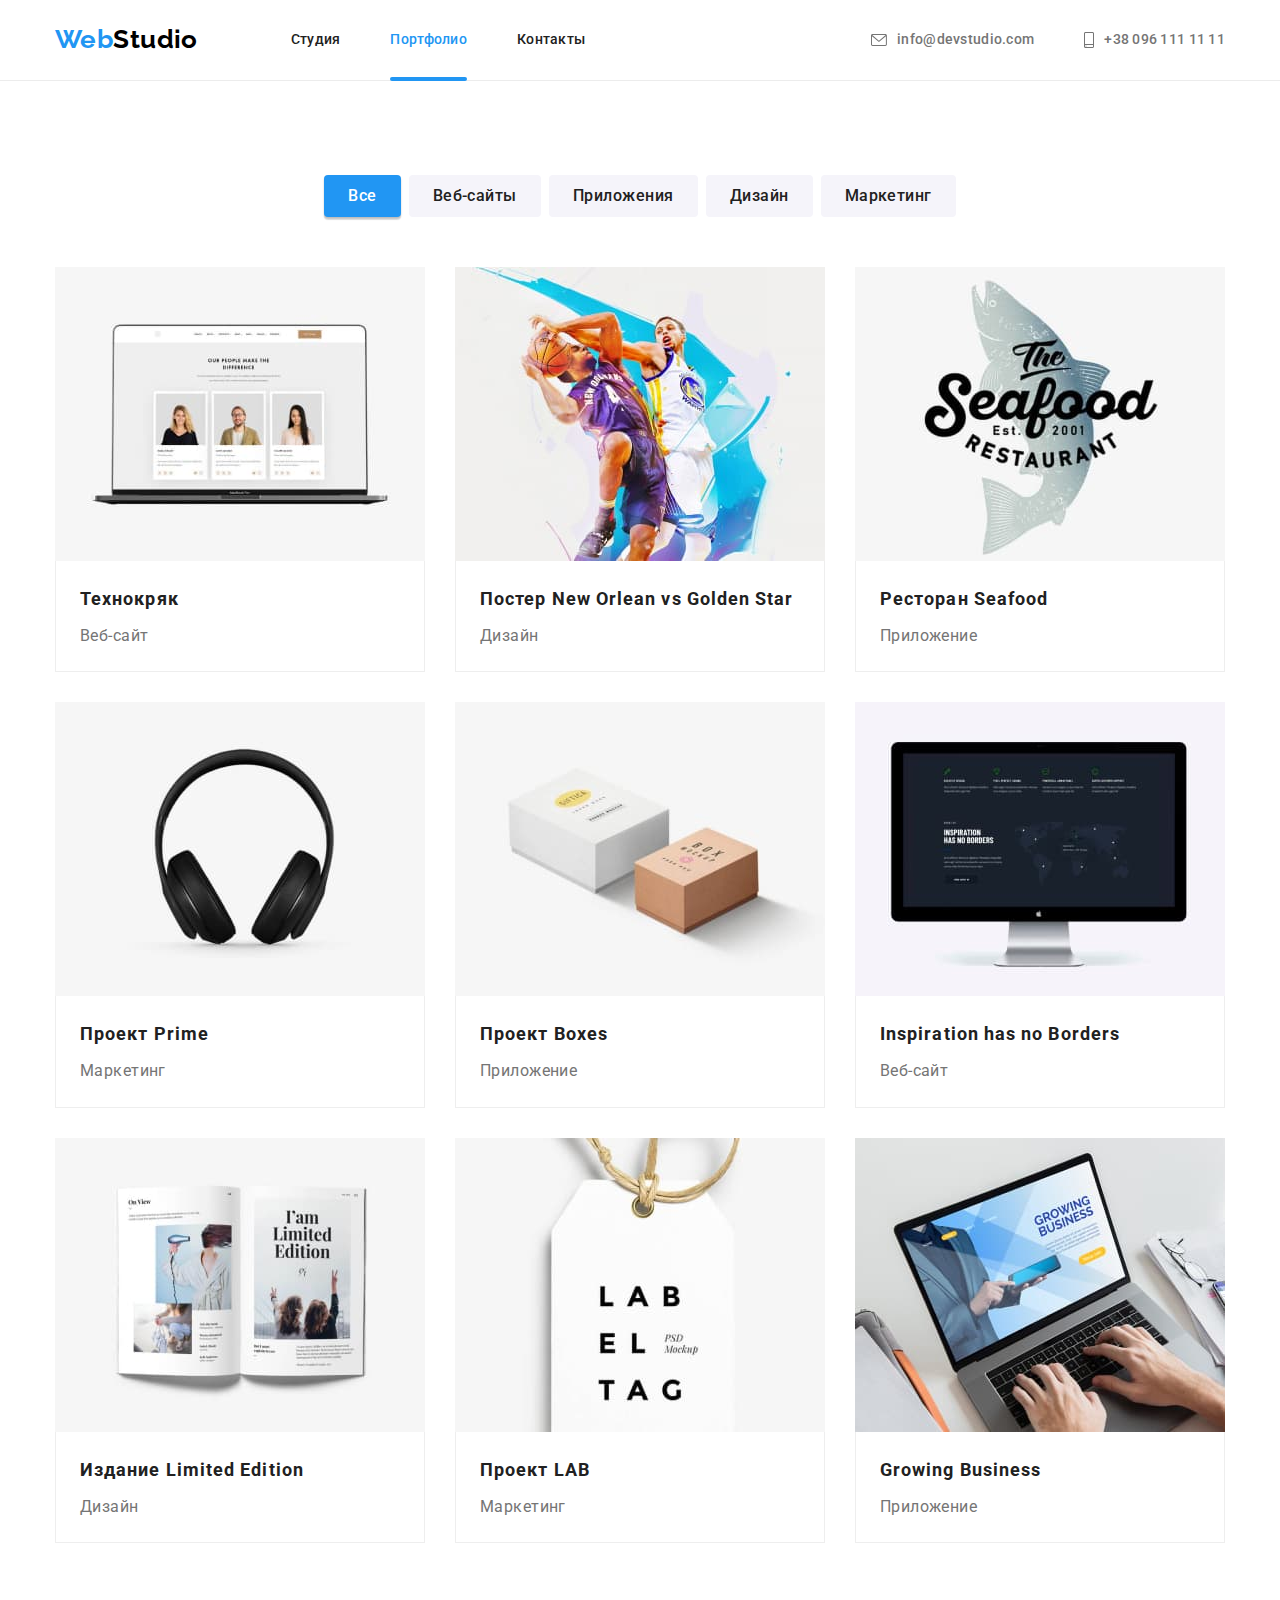
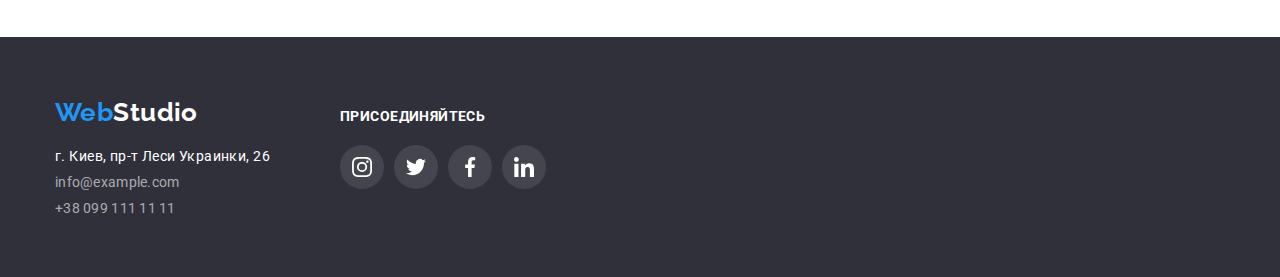
==== portfolio.html @ aaaee92d "1" ====
<!DOCTYPE html>
<html lang="ru">
  <head>
    <meta charset="UTF-8" />
    <meta http-equiv="X-UA-Compatible" content="IE=edge" />
    <meta name="viewport" content="width=device-width, initial-scale=1.0" />
    <title>Портфолио</title>
    <link rel="preconnect" href="https://fonts.googleapis.com" />
    <link rel="preconnect" href="https://fonts.gstatic.com" crossorigin />
    <link
      href="https://fonts.googleapis.com/css2?family=Raleway:wght@700&family=Roboto:wght@400;500;700;900&display=swap"
      rel="stylesheet"
    />
    <link
      rel="stylesheet"
      href="https://cdnjs.cloudflare.com/ajax/libs/modern-normalize/1.1.0/modern-normalize.min.css"
    />
    <link rel="stylesheet" href="./css/styles.css" />
  </head>
  <body>
    <!--Header-->
    <header>
      <div class="container head-flex">
        <nav class="head-flex">
          <a class="logo" href="/goit-markup-hw-02/index.html"
            ><span class="logo-span">Web</span>Studio</a
          >

          <ul class="header-menu list-style head-flex">
            <li class="flex-menu">
              <a href="./index.html" class="link">Студия</a>
            </li>
            <li class="flex-menu">
              <a href="./portfolio.html" class="link link-current">Портфолио</a>
            </li>
            <li class="flex-menu">
              <a href="/contact" class="link">Контакты</a>
            </li>
          </ul>
        </nav>

        <ul class="header-contact list-style head-flex">
          <li class="flex-cont">
            <a href="mailto:info@devstudio.com" class="link">
              <svg class="contact-icon" width="16" height="12">
                <use href="./images/icons.svg#mail"></use>
              </svg>
              info@devstudio.com</a
            >
          </li>
          <li class="flex-cont">
            <a href="tel:+380991111111" class="link">
              <svg class="contact-icon" width="10" height="16">
                <use href="./images/icons.svg#tel"></use>
              </svg>
              +38 096 111 11 11</a
            >
          </li>
        </ul>
      </div>
    </header>
    <!-- Фильтр проектов-->
    <main>
      <section class="section">
        <div class="container">
          <ul class="list-style button-flex">
            <li class="filter-flex">
              <button type="button" class="button current">Все</button>
            </li>
            <li class="filter-flex">
              <button type="button" class="button">Веб-сайты</button>
            </li>
            <li class="filter-flex">
              <button type="button" class="button">Приложения</button>
            </li>
            <li class="filter-flex">
              <button type="button" class="button">Дизайн</button>
            </li>
            <li class="filter-flex">
              <button type="button" class="button">Маркетинг</button>
            </li>
          </ul>

          <!-- Список проектов -->

          <h1 class="visually-hidden">Все проекты</h1>
          <ul class="list-style card-flex">
            <li class="filter card-box">
              <a href="" class="link-hover">
                <div class="port-thumb">
                  <p class="card-text">
                    Ресурс предлагает комплексные предложения с разным уровнем
                    функционала и сервисов. Все это позволит посетителю получить
                    исчерпывающие сведения о компании или частном лице.
                  </p>

                  <img
                    class="port-img"
                    src="./images/Portfolio/1.jpg"
                    alt="Страница веб сайта"
                    width="370"
                  />
                </div>
                <div class="card-border">
                  <h2 class="project-title">Технокряк</h2>
                  <p class="description">Веб-сайт</p>
                </div>
              </a>
            </li>

            <li class="filter card-box">
              <a href="" class="link-hover">
                <div class="port-thumb">
                  <p class="card-text">
                    Ресурс предлагает комплексные предложения с разным уровнем
                    функционала и сервисов. Все это позволит посетителю получить
                    исчерпывающие сведения о компании или частном лице.
                  </p>
                  <img
                    class="port-img"
                    src="./images/Portfolio/2.jpg"
                    alt="игроки в баскетбол"
                    width="370"
                  />
                </div>
                <div class="card-border">
                  <h2 class="project-title">
                    Постер New Orlean vs Golden Star
                  </h2>
                  <p class="description">Дизайн</p>
                </div>
              </a>
            </li>

            <li class="filter card-box">
              <a href="" class="link-hover">
                <div class="port-thumb">
                  <p class="card-text">
                    Ресурс предлагает комплексные предложения с разным уровнем
                    функционала и сервисов. Все это позволит посетителю получить
                    исчерпывающие сведения о компании или частном лице.
                  </p>
                  <img
                    class="port-img"
                    src="./images/Portfolio/3.jpg"
                    alt="Логотип ресторана"
                    width="370"
                  />
                </div>
                <div class="card-border">
                  <h2 class="project-title">Ресторан Seafood</h2>
                  <p class="description">Приложение</p>
                </div>
              </a>
            </li>

            <li class="filter card-box">
              <a href="" class="link-hover">
                <div class="port-thumb">
                  <p class="card-text">
                    Ресурс предлагает комплексные предложения с разным уровнем
                    функционала и сервисов. Все это позволит посетителю получить
                    исчерпывающие сведения о компании или частном лице.
                  </p>
                  <img
                    class="port-img"
                    src="./images/Portfolio/4.jpg"
                    alt="Наушники"
                    width="370"
                  />
                </div>
                <div class="card-border">
                  <h2 class="project-title">Проект Prime</h2>
                  <p class="description">Маркетинг</p>
                </div>
              </a>
            </li>

            <li class="filter card-box">
              <a href="" class="link-hover">
                <div class="port-thumb">
                  <p class="card-text">
                    Ресурс предлагает комплексные предложения с разным уровнем
                    функционала и сервисов. Все это позволит посетителю получить
                    исчерпывающие сведения о компании или частном лице.
                  </p>
                  <img
                    class="port-img"
                    src="./images/Portfolio/5.jpg"
                    alt="Две коробки"
                    width="370"
                  />
                </div>
                <div class="card-border">
                  <h2 class="project-title">Проект Boxes</h2>
                  <p class="description">Приложение</p>
                </div>
              </a>
            </li>

            <li class="filter card-box">
              <a href="" class="link-hover">
                <div class="port-thumb">
                  <p class="card-text">
                    Ресурс предлагает комплексные предложения с разным уровнем
                    функционала и сервисов. Все это позволит посетителю получить
                    исчерпывающие сведения о компании или частном лице.
                  </p>
                  <img
                    class="port-img"
                    src="./images/Portfolio/6.jpg"
                    alt="Страница сайта"
                    width="370"
                  />
                </div>
                <div class="card-border">
                  <h2 class="project-title">Inspiration has no Borders</h2>
                  <p class="description">Веб-сайт</p>
                </div>
              </a>
            </li>

            <li class="filter card-box">
              <a href="" class="link-hover">
                <div class="port-thumb">
                  <p class="card-text">
                    Ресурс предлагает комплексные предложения с разным уровнем
                    функционала и сервисов. Все это позволит посетителю получить
                    исчерпывающие сведения о компании или частном лице.
                  </p>
                  <img
                    class="port-img"
                    src="./images/Portfolio/7.jpg"
                    alt="Страница журнала"
                    width="370"
                  />
                </div>
                <div class="card-border">
                  <h2 class="project-title">Издание Limited Edition</h2>
                  <p class="description">Дизайн</p>
                </div>
              </a>
            </li>

            <li class="filter card-box">
              <a href="" class="link-hover">
                <div class="port-thumb">
                  <p class="card-text">
                    Ресурс предлагает комплексные предложения с разным уровнем
                    функционала и сервисов. Все это позволит посетителю получить
                    исчерпывающие сведения о компании или частном лице.
                  </p>
                  <img
                    class="port-img"
                    src="./images/Portfolio/8.jpg"
                    alt="Ярлык с надписью лаб"
                    width="370"
                  />
                </div>
                <div class="card-border">
                  <h2 class="project-title">Проект LAB</h2>
                  <p class="description">Маркетинг</p>
                </div>
              </a>
            </li>

            <li class="filter card-box">
              <a href="" class="link-hover">
                <div class="port-thumb">
                  <p class="card-text">
                    Ресурс предлагает комплексные предложения с разным уровнем
                    функционала и сервисов. Все это позволит посетителю получить
                    исчерпывающие сведения о компании или частном лице.
                  </p>
                  <img
                    class="port-img"
                    src="./images/Portfolio/9.jpg"
                    alt="Человек работает за ноутбуком"
                    width="370"
                  />
                </div>
                <div class="card-border">
                  <h2 class="project-title">Growing Business</h2>
                  <p class="description">Приложение</p>
                </div>
              </a>
            </li>
          </ul>
        </div>
      </section>
    </main>
    <!-- footer -->
    <footer class="footer-section">
      <div class="container">
        <div class="footer-box">
          <div class="footer-style">
            <div class="footer-logo">
              <a class="logo" href="/goit-markup-hw-01/index.html"
                ><span class="logo-span">Web</span
                ><span class="footer-logo-color">Studio</span></a
              >
            </div>
            <address class="address">
              <p class="address-text">г. Киев, пр-т Леси Украинки, 26</p>
              <ul class="footer-contact list-style">
                <li class="footer-li">
                  <a href="mailto:info@example.com">info@example.com</a> <br />
                </li>
                <li><a href="tel:+380991111111">+38 099 111 11 11</a></li>
              </ul>
            </address>
          </div>
          <div class="connect-box">
            <h3 class="connect-title">присоединяйтесь</h3>
            <ul class="connect-list list-style">
              <li>
                <a href="" class="button-social">
                  <svg class="footer-icon" width="20px" height="20px">
                    <use href="./images/icons.svg#instagram"></use>
                  </svg>
                </a>
              </li>
              <li>
                <a href="" class="button-social">
                  <svg class="footer-icon" width="20px" height="20px">
                    <use href="./images/icons.svg#twitter"></use>
                  </svg>
                </a>
              </li>
              <li>
                <a href="" class="button-social">
                  <svg class="footer-icon" width="20px" height="20px">
                    <use href="./images/icons.svg#facebook"></use>
                  </svg>
                </a>
              </li>
              <li>
                <a href="" class="button-social">
                  <svg class="footer-icon" width="20px" height="20px">
                    <use href="./images/icons.svg#linkedin"></use>
                  </svg>
                </a>
              </li>
            </ul>
          </div>
        </div>
      </div>
    </footer>
  </body>
</html>
---- css/styles.css ----
html {
  box-sizing: border-box;
}
*,
::before,
::after {
  box-sizing: inherit;
}

:root {
  --primary-background-color: #fff;
  --secondary-background-color: #2f303a;
  --button-bg-color: #f5f4fa;
  --hover-text-color: #2196f3;
  --text-color: #757575;
  --title-color: #212121;
  --hero-bg-hover: #188ce8;
  --contact-footer-text: rgba(255, 255, 255, 0.6);
  --logo-stan-color: #000000;
  --border-color: #eeeeee;
  --border-head-color: #ececec;
  --icons-border-color: #afb1b8;
  --thumb-color: rgba(47, 48, 58, 0.8);
  --black: #000000;
  --border-second-color: rgba(0, 0, 0, 0.1);
  --pot-card-bg: rgba(33, 150, 243, 0.9);
  --cubic-bezier: cubic-bezier(0.4, 0, 0.2, 1);
}

body {
  font-family: "Roboto", sans-serif;
  background-color: var(--primary-background-color);
  font-style: normal;
  font-size: 14px;
  line-height: 1.2;
  letter-spacing: 0.03em;
  color: var(--text-color);
}
.visually-hidden {
  position: absolute;
  width: 1px;
  height: 1px;
  margin: -1px;
  border: 0;
  padding: 0;
  white-space: nowrap;
  clip-path: inset(100%);
  clip: rect(0 0 0 0);
  overflow: hidden;
}
img {
  display: block;
}
.section {
  padding-top: 94px;
  padding-bottom: 94px;
}
.about.section {
  padding-top: 0px;
}
header {
  border-bottom: 1px solid var(--border-head-color);
}
/* Стилизация Шапки */
.container {
  margin-left: auto;
  margin-right: auto;
  padding-left: 15px;
  padding-right: 15px;
  width: 1200px;
}

.head-flex {
  display: flex;
  align-items: center;
  justify-content: space-between;
}

/* Модальное Окно */
.backdrop.is-hidden {
  visibility: hidden;
  opacity: 0;
  pointer-events: none;
}
.backdrop {
  position: fixed;
  top: 0;
  left: 0;
  width: 100%;
  height: 100%;
  background-color: rgba(0, 0, 0, 0.2);
  opacity: 1;
  transition: opacity 250ms var(--cubic-bezier);
}
.backdrop.is-hidden .modal {
  transform: translate(-50%, -50%) scale(0.2);
}
.modal {
  position: absolute;
  top: 50%;
  left: 50%;
  transform: translate(-50%, -50%) scale(1);
  min-width: 528px;
  min-height: 581px;
  background-color: var(--primary-background-color);
  box-shadow: 0px 1px 3px rgba(0, 0, 0, 0.12), 0px 1px 1px rgba(0, 0, 0, 0.14),
    0px 2px 1px rgba(0, 0, 0, 0.2);
  border-radius: 4px;

  transition: transform 250ms var(--cubic-bezier);
}
.modal-icon {
  fill: currentColor;
}
.mod-button:hover,
.mod-button:focus {
  color: var(--hover-text-color);
}
/* .mod-button:active {
  fill: var(--title-color);
} */
.mod-button {
  display: flex;
  justify-content: center;
  align-items: center;
  position: absolute;
  cursor: pointer;
  top: 8px;
  right: 8px;
  border-radius: 50%;
  width: 30px;
  height: 30px;
  padding: 0;
  margin: 0;
  border: 1px solid var(--border-second-color);
  background-color: var(--primary-background-color);
  color: var(--black);
  transition: color 250ms var(--cubic-bezier);
}

/* Стилизация Лого */
.logo {
  text-decoration: none;
  font-family: "Raleway", sans-serif;
  font-weight: 700;
  font-size: 26px;
  color: var(--logo-stan-color);
}
.logo-span {
  color: var(--hover-text-color);
}
.footer-logo-color {
  color: var(--primary-background-color);
}
/* Стилизация списка через класс */
.list-style {
  padding: 0;
  margin: 0;
  list-style: none;
}
/* Стилизация меню */
.header-menu .flex-menu:not(:last-child) {
  margin-right: 50px;
}
.flex-menu {
  position: relative;
}

.header-menu {
  margin-left: 93px;
}

.link-current::after {
  content: "";
  display: block;
  position: absolute;
  bottom: -1px;
  width: 100%;
  height: 4px;
  border-radius: 2px;
  background-color: var(--hover-text-color);
}

.header-menu .link {
  display: block;
  color: var(--title-color);
  text-decoration: none;
  font-weight: 500;
  line-height: 1.14;
  letter-spacing: 0.02em;
  padding-top: 32px;
  padding-bottom: 32px;
  transition: color 250ms var(--cubic-bezier);
}
.header-menu .link:hover,
.header-menu .link:focus {
  color: var(--hover-text-color);
}
.header-menu .link.link-current {
  color: var(--hover-text-color);
}
/* Стилизация контактов */
.header-contact .flex-cont:not(:last-child) {
  margin-right: 50px;
}
.flex-cont {
  display: flex;

  align-items: center;
}
.header-contact .link {
  display: flex;
  align-items: center;
  font-weight: 500;
  line-height: 1.14;
  letter-spacing: 0.02em;
  color: var(--text-color);
  text-decoration: none;
  padding: 32px 0;
  transition: color 250ms var(--cubic-bezier);
}

.footer-contact a {
  line-height: 1.14;
  letter-spacing: 0.02em;
  color: var(--contact-footer-text);
  text-decoration: none;
  transition: color 250ms var(--cubic-bezier);
}
.footer-li {
  margin-bottom: 9px;
}
.header-contact a:hover,
.header-contact a:focus {
  color: var(--hover-text-color);
}
.footer-contact a:hover,
.footer-contact a:focus {
  color: var(--hover-text-color);
}
.contact-icon {
  fill: currentColor;
  margin-right: 10px;
}

/* Стилизация hero-title */
.hero-title {
  margin-top: 0;
  margin-bottom: 30px;

  font-weight: 900;
  font-size: 44px;
  line-height: 1.3;
  text-transform: uppercase;
  letter-spacing: 0.06em;
  color: var(--primary-background-color);
}
.hero-box {
  max-width: 1600px;
  margin-left: auto;
  margin-right: auto;
  padding-top: 200px;
  padding-bottom: 200px;
  text-align: center;
  background-repeat: no-repeat;
  background-image: linear-gradient(
      rgba(47, 48, 58, 0.4),
      rgba(47, 48, 58, 0.4)
    ),
    url(../images/hero.jpg);
}

/* Кнопки Button */

.hero-button {
  font-family: inherit;
  font-weight: 700;
  font-size: 16px;
  line-height: 1.9;
  color: var(--primary-background-color);
  background-color: var(--hover-text-color);
  border-color: transparent;
  border-radius: 4px;
  cursor: pointer;
  min-width: 200px;
  padding: 10px 32px;
  margin: 0;
  transition-property: background-color;

  transition-duration: 250ms;
}
.hero-button:hover,
.hero-button:focus {
  background-color: var(--hero-bg-hover);
}
.button {
  font-family: inherit;
  font-weight: 500;
  font-size: 16px;
  line-height: 1.62;
  letter-spacing: 0.03em;
  color: var(--title-color);
  background: var(--button-bg-color);

  border-radius: 4px;
  border-color: transparent;
  cursor: pointer;
  padding: 6px 22px;
  min-width: 73px;
  transition-property: background-color, box-shadow, color;
  transition-duration: 250ms;
  transition-timing-function: var(--cubic-bezier);
}
.button:hover,
.button:focus {
  color: var(--primary-background-color);
  background-color: var(--hover-text-color);
  box-shadow: 0px 3px 1px rgba(0, 0, 0, 0.1), 0px 1px 2px rgba(0, 0, 0, 0.08),
    0px 2px 2px rgba(0, 0, 0, 0.12);
}
/* current button */
.current {
  color: var(--primary-background-color);
  background-color: var(--hover-text-color);
  box-shadow: 0px 3px 1px rgba(0, 0, 0, 0.1), 0px 1px 2px rgba(0, 0, 0, 0.08),
    0px 2px 2px rgba(0, 0, 0, 0.12);
}

/* Стилизация Advantages */

.advantages-flex {
  display: flex;
}
.advantages-list {
  width: calc((100% - 3 * 30px) / 4);
}

.advantages-flex .advantages-list:not(:last-child) {
  margin-right: 30px;
}

.advantages-item {
  display: flex;
  justify-content: center;
  align-items: center;
  height: 120px;
  margin-bottom: 30px;
  border-radius: 4px;
  background-color: var(--button-bg-color);
}

.advantages-title {
  margin: 0;
}
.advantages-subtitle {
  margin-top: 0;
  margin-bottom: 10px;
  font-weight: 700;
  font-size: 14px;
  line-height: 1.14;
  text-transform: uppercase;
  color: var(--title-color);
}
.advantages-text {
  margin: 0;
  line-height: 1.7;
}
/* Секция About */
.about-thumb {
  position: absolute;
  bottom: 0;
  width: 100%;

  background-color: var(--thumb-color);
}
.thumb-text {
  margin: 0;
  padding-top: 27px;
  padding-bottom: 27px;

  font-weight: 700;
  line-height: 16px;
  text-align: center;
  text-transform: uppercase;
  color: var(--primary-background-color);
}
.about-list {
  position: relative;
  display: flex;
}
.about-list .li:not(:last-child) {
  margin-right: 30px;
}
/* Стилизация Team */
.team {
  background-color: var(--button-bg-color);
}
.team-list {
  display: flex;
}
.team-box:not(:last-child) {
  margin-right: 30px;
}
.team-box {
  width: calc((100% - 3 * 30px) / 4);
  background-color: var(--primary-background-color);
  border-radius: 0px 0px 4px 4px;
  box-shadow: 0px 1px 3px rgba(0, 0, 0, 0.12), 0px 1px 1px rgba(0, 0, 0, 0.14),
    0px 2px 1px rgba(0, 0, 0, 0.2);
}

.team-name {
  margin-top: 0;
  margin-bottom: 10px;
  font-weight: 500;
  font-size: 16px;
  letter-spacing: 0.03em;
  color: var(--title-color);
  text-align: center;
}

.team-position {
  margin: 0;
  font-size: 16px;
  letter-spacing: 0.03em;
  color: var(--text-color);
  text-align: center;
  margin-bottom: 16px;
}

.section-title {
  font-weight: 700;
  font-size: 36px;
  text-align: center;
  color: var(--title-color);
  margin-top: 0;
  margin-bottom: 50px;
}
.team-card {
  padding-top: 30px;
  padding-bottom: 30px;
}
.icon-team {
  display: flex;
  justify-content: center;
}
.social-item {
  width: 44px;
  height: 44px;
  margin-left: 10px;
}
.social-item:first-child {
  margin-left: 0;
}
.button-icon {
  display: flex;
  align-items: center;
  justify-content: center;
  width: 44px;
  height: 44px;
  border-radius: 50%;
  background-color: var(--primary-background-color);
  color: var(--icons-border-color);
  cursor: pointer;
  transition: color 250ms var(--cubic-bezier),
    background-color 250ms var(--cubic-bezier);
}

.icon {
  fill: currentColor;
}
.button-icon:hover,
.button-icon:focus {
  background-color: var(--hover-text-color);
  color: var(--primary-background-color);
}

/* Стилизация Клиентов */
.client-list {
  display: flex;
}
.link-card:not(:last-child) {
  margin-right: 30px;
}
.link-card {
  width: calc((100% - 5 * 30px) / 6);
}
.link-box {
  display: flex;
  justify-content: center;
  align-items: center;
  border: 1px solid var(--icons-border-color);
  border-radius: 4px;
  fill: var(--icons-border-color);

  height: 92px;
  background-color: var(--primary-background-color);
  cursor: pointer;
  transition: fill 250ms var(--cubic-bezier), border 250ms var(--cubic-bezier);
}
.link-box:hover,
.link-box:focus {
  border: 1px solid var(--hover-text-color);
  fill: var(--hover-text-color);
}
.client-icon {
  width: 106px;
  height: 60px;
}
/* Футер */
.footer-section {
  padding-top: 60px;
  padding-bottom: 60px;
  background-color: var(--secondary-background-color);
}
.footer-box {
  display: flex;
  align-items: baseline;
}
.footer-style {
  margin-right: 70px;
}
.footer-logo {
  margin-bottom: 20px;
}
.address {
  font-style: normal;
  color: var(--primary-background-color);
}
.address-text {
  margin-top: 0;
  margin-bottom: 9px;
}
.connect-title {
  margin-top: 0;
  margin-bottom: 20px;
  font-weight: 700;
  font-size: 14px;
  line-height: 1.14;
  text-transform: uppercase;
  color: var(--primary-background-color);
}
.connect-list {
  display: flex;
  justify-content: space-between;
}
.connect-box {
  width: 206px;
  height: 80px;
}
.button-social {
  display: flex;
  align-items: center;
  justify-content: center;
  width: 44px;
  height: 44px;
  border-radius: 50%;

  background-color: rgba(255, 255, 255, 0.1);
  cursor: pointer;
  transition: background-color 250ms var(--cubic-bezier);
}
.footer-icon {
  fill: var(--primary-background-color);
}
.button-social:hover,
.button-social:focus {
  background-color: var(--hover-text-color);
}

/* Стилизация страницы Портфолио */
.port-thumb {
  position: relative;
  overflow: hidden;
}

.card-text {
  display: inline-flex;
  align-items: center;
  position: absolute;
  margin: 0;
  padding: 0px 24px;
  width: 100%;
  height: 100%;

  font-size: 18px;
  line-height: 28px;
  letter-spacing: 0.03em;
  color: var(--primary-background-color);
  background-color: var(--pot-card-bg);

  transform: translateY(100%);
  transition: transform 250ms var(--cubic-bezier);
}
.link-hover:hover .card-text,
.link-hover:focus .card-text {
  transform: translateY(0);
}
.project-title {
  margin-top: 0;
  margin-bottom: 4px;

  font-weight: 700;
  font-size: 18px;
  line-height: 2;
  letter-spacing: 0.06em;
  color: var(--title-color);
}
.description {
  margin: 0;

  font-size: 16px;
  line-height: 1.9;
  color: var(--text-color);
}
.card-border {
  padding: 20px 24px;
  border: 1px solid var(--border-color);
  border-top: 0;
}
/* (100% - кол марджинов*значение марджинов) /кол элементов в строке */
.card-box {
  width: calc((100% - 2 * 30px) / 3);
  margin-right: 30px;
  margin-bottom: 30px;
}
.card-box:nth-child(3n) {
  margin-right: 0;
}
.card-box:nth-last-child(-n + 3) {
  margin-bottom: 0;
}

.link-hover {
  display: block;
  text-decoration: none;
  box-shadow: none;
  transition: box-shadow 250ms var(--cubic-bezier);
}
.link-hover:hover,
.link-hover:focus {
  box-shadow: 0px 1px 1px rgba(0, 0, 0, 0.12), 0px 4px 4px rgba(0, 0, 0, 0.06),
    1px 4px 6px rgba(0, 0, 0, 0.16);
}

.button-flex {
  justify-content: center;
  display: flex;
}
.card-flex {
  display: flex;
  flex-wrap: wrap;
  padding-top: 50px;
}
.list-style .filter-flex:not(:last-child) {
  margin-right: 8px;
}
.port-img {
  margin-top: 0;
}
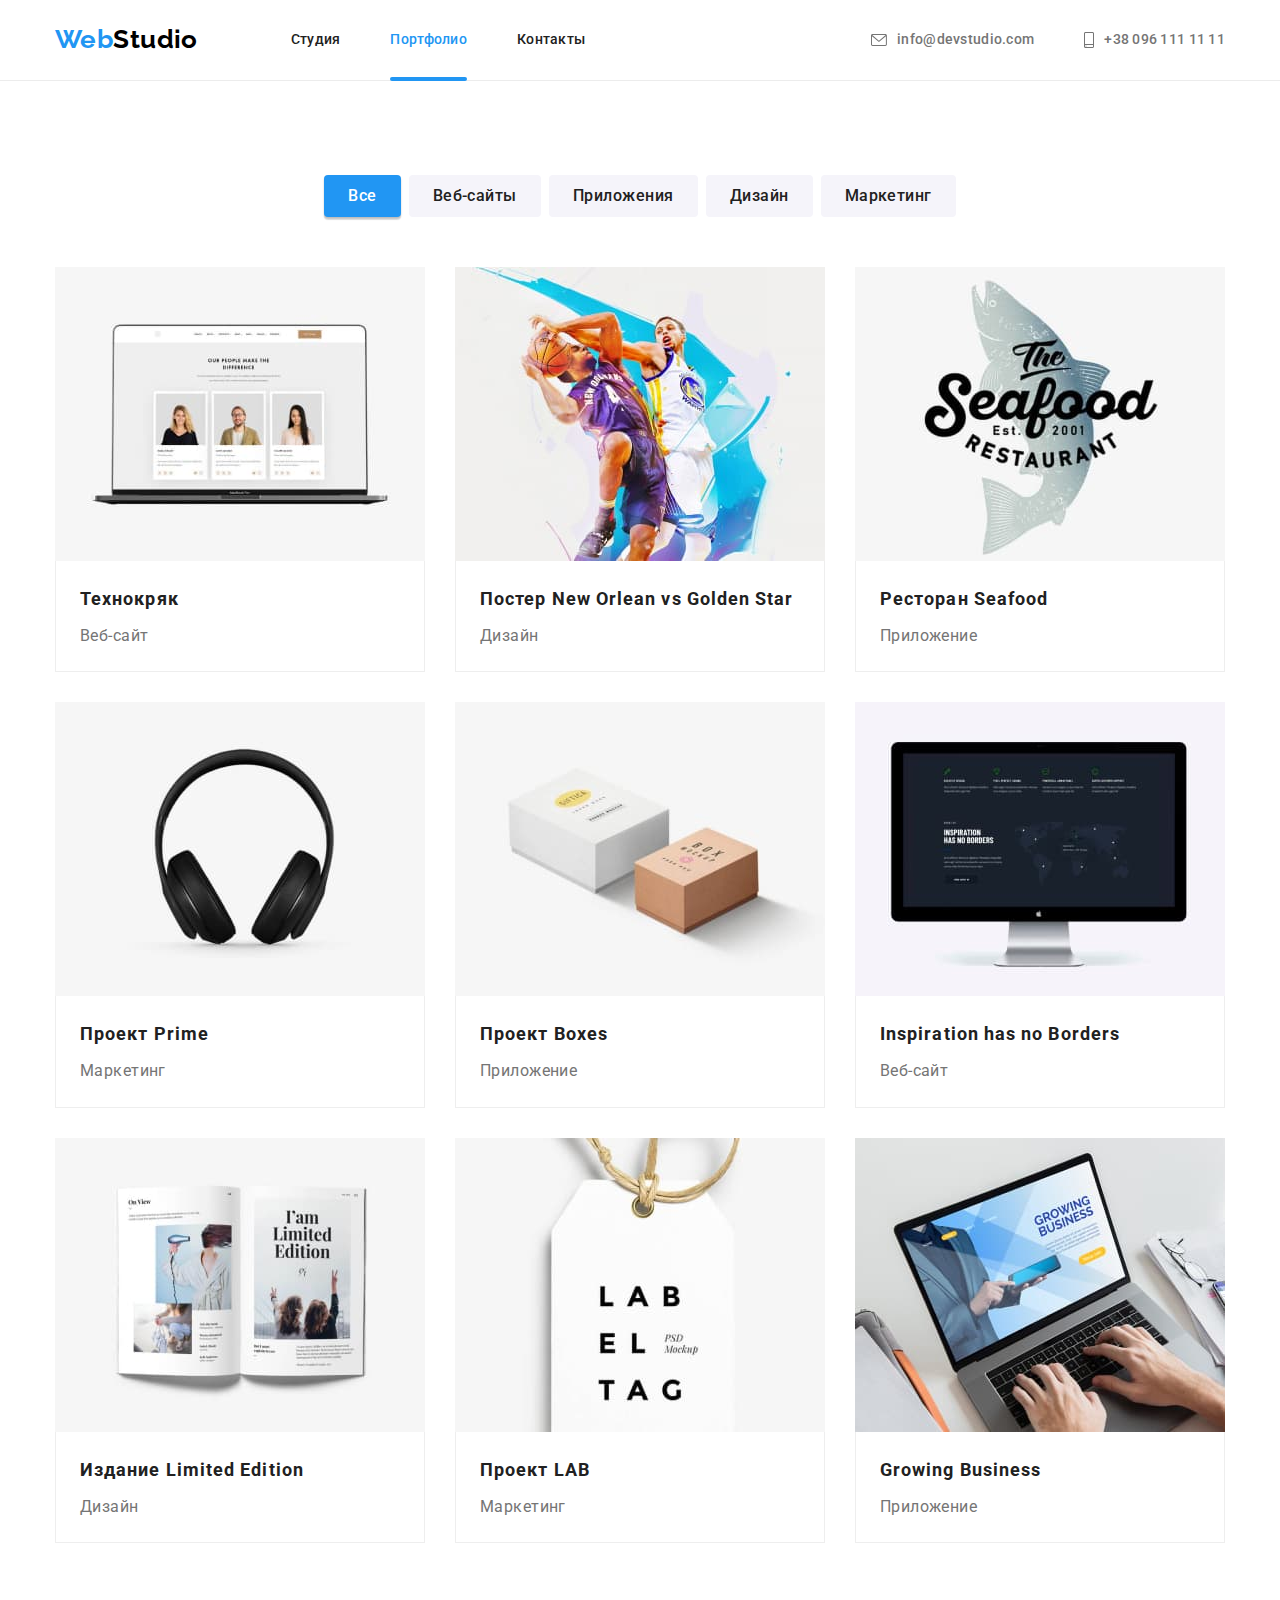
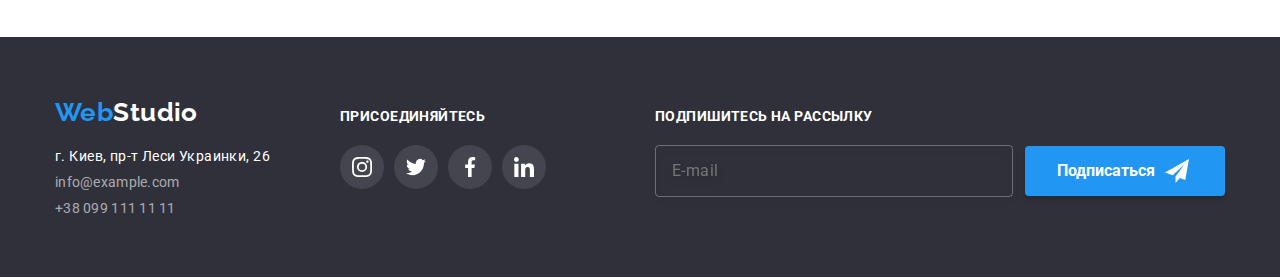
==== commit f838e882: "Переделал футер" ====
--- a/portfolio.html
+++ b/portfolio.html
@@ -293,56 +293,77 @@
     <footer class="footer-section">
       <div class="container">
         <div class="footer-box">
-          <div class="footer-style">
-            <div class="footer-logo">
-              <a class="logo" href="/goit-markup-hw-01/index.html"
-                ><span class="logo-span">Web</span
-                ><span class="footer-logo-color">Studio</span></a
-              >
+          <div class="footer-box">
+            <div class="footer-style">
+              <div class="footer-logo">
+                <a class="logo" href="/goit-markup-hw-01/index.html"
+                  ><span class="logo-span">Web</span
+                  ><span class="footer-logo-color">Studio</span></a
+                >
+              </div>
+              <address class="address">
+                <p class="address-text">г. Киев, пр-т Леси Украинки, 26</p>
+                <ul class="footer-contact list-style">
+                  <li class="footer-li">
+                    <a href="mailto:info@example.com">info@example.com</a>
+                    <br />
+                  </li>
+                  <li><a href="tel:+380991111111">+38 099 111 11 11</a></li>
+                </ul>
+              </address>
             </div>
-            <address class="address">
-              <p class="address-text">г. Киев, пр-т Леси Украинки, 26</p>
-              <ul class="footer-contact list-style">
-                <li class="footer-li">
-                  <a href="mailto:info@example.com">info@example.com</a> <br />
+            <div>
+              <h3 class="connect-title">присоединяйтесь</h3>
+              <ul class="connect-list list-style">
+                <li>
+                  <a href="" class="button-social">
+                    <svg class="footer-icon" width="20px" height="20px">
+                      <use href="./images/icons.svg#instagram"></use>
+                    </svg>
+                  </a>
                 </li>
-                <li><a href="tel:+380991111111">+38 099 111 11 11</a></li>
+                <li>
+                  <a href="" class="button-social">
+                    <svg class="footer-icon" width="20px" height="20px">
+                      <use href="./images/icons.svg#twitter"></use>
+                    </svg>
+                  </a>
+                </li>
+                <li>
+                  <a href="" class="button-social">
+                    <svg class="footer-icon" width="20px" height="20px">
+                      <use href="./images/icons.svg#facebook"></use>
+                    </svg>
+                  </a>
+                </li>
+                <li>
+                  <a href="" class="button-social">
+                    <svg class="footer-icon" width="20px" height="20px">
+                      <use href="./images/icons.svg#linkedin"></use>
+                    </svg>
+                  </a>
+                </li>
               </ul>
-            </address>
+            </div>
           </div>
-          <div class="connect-box">
-            <h3 class="connect-title">присоединяйтесь</h3>
-            <ul class="connect-list list-style">
-              <li>
-                <a href="" class="button-social">
-                  <svg class="footer-icon" width="20px" height="20px">
-                    <use href="./images/icons.svg#instagram"></use>
-                  </svg>
-                </a>
-              </li>
-              <li>
-                <a href="" class="button-social">
-                  <svg class="footer-icon" width="20px" height="20px">
-                    <use href="./images/icons.svg#twitter"></use>
-                  </svg>
-                </a>
-              </li>
-              <li>
-                <a href="" class="button-social">
-                  <svg class="footer-icon" width="20px" height="20px">
-                    <use href="./images/icons.svg#facebook"></use>
-                  </svg>
-                </a>
-              </li>
-              <li>
-                <a href="" class="button-social">
-                  <svg class="footer-icon" width="20px" height="20px">
-                    <use href="./images/icons.svg#linkedin"></use>
-                  </svg>
-                </a>
-              </li>
-            </ul>
-          </div>
+          <form>
+            <h3 class="connect-title">Подпишитесь на рассылку</h3>
+            <div class="footer-box">
+              <input
+                class="footer-input"
+                type="email"
+                name="footer-mail"
+                id="footer-mail"
+                placeholder="E-mail"
+              />
+
+              <button class="hero-button send-button" type="submit">
+                Подписаться<svg class="send-icon" width="24" height="24">
+                  <use href="./images/icons.svg#icon-send"></use>
+                </svg>
+              </button>
+            </div>
+          </form>
         </div>
       </div>
     </footer>
--- a/css/styles.css
+++ b/css/styles.css
@@ -25,6 +25,7 @@
   --border-second-color: rgba(0, 0, 0, 0.1);
   --pot-card-bg: rgba(33, 150, 243, 0.9);
   --cubic-bezier: cubic-bezier(0.4, 0, 0.2, 1);
+  --input-border-color: rgba(33, 33, 33, 0.2);
 }
 
 body {
@@ -61,6 +62,82 @@
 header {
   border-bottom: 1px solid var(--border-head-color);
 }
+/* Форма */
+.form {
+  width: 448px;
+  margin-left: auto;
+  margin-right: auto;
+  padding: 40px 0;
+}
+.form-title {
+  margin: 0;
+  margin-bottom: 12px;
+  text-align: center;
+  font-weight: 700;
+  font-size: 20px;
+  line-height: 23px;
+  text-align: center;
+  letter-spacing: 0.03em;
+
+  color: var(--title-color);
+}
+.form-field {
+  display: flex;
+  flex-direction: column;
+  margin-bottom: 28px;
+}
+.form-field:nth-child(4) {
+  margin-bottom: 20px;
+}
+.form-field:nth-child(5) {
+  margin-bottom: 30px;
+}
+.form-label {
+  margin-bottom: 4px;
+  font-size: 12px;
+  line-height: 1.17;
+  letter-spacing: 0.01em;
+  color: var(--text-color);
+}
+.form-input {
+  font-size: 12px;
+  line-height: 1.17;
+  letter-spacing: 0.01em;
+  border: 1px solid var(--input-border-color);
+  border-radius: 4px;
+  margin: 0;
+}
+.form-coment::placeholder {
+  color: rgba(117, 117, 117, 0.5);
+}
+.form-coment {
+  padding: 12px 16px;
+}
+
+.send-button {
+  display: flex;
+  align-items: center;
+}
+.send-icon {
+  margin-left: 10px;
+}
+.footer-input {
+  width: 358px;
+
+  border: 1px solid rgba(255, 255, 255, 0.3);
+  filter: drop-shadow(0px 4px 4px rgba(0, 0, 0, 0.15));
+  border-radius: 4px;
+  background-color: transparent;
+
+  font-size: 16px;
+  line-height: 1.25;
+  letter-spacing: 0.03em;
+  color: var(--contact-footer-text);
+
+  padding: 15px 16px;
+  margin-right: 12px;
+}
+
 /* Стилизация Шапки */
 .container {
   margin-left: auto;
@@ -91,6 +168,7 @@
   background-color: rgba(0, 0, 0, 0.2);
   opacity: 1;
   transition: opacity 250ms var(--cubic-bezier);
+  z-index: 9;
 }
 .backdrop.is-hidden .modal {
   transform: translate(-50%, -50%) scale(0.2);
@@ -106,7 +184,7 @@
   box-shadow: 0px 1px 3px rgba(0, 0, 0, 0.12), 0px 1px 1px rgba(0, 0, 0, 0.14),
     0px 2px 1px rgba(0, 0, 0, 0.2);
   border-radius: 4px;
-
+  z-index: 10;
   transition: transform 250ms var(--cubic-bezier);
 }
 .modal-icon {
@@ -116,9 +194,9 @@
 .mod-button:focus {
   color: var(--hover-text-color);
 }
-/* .mod-button:active {
-  fill: var(--title-color);
-} */
+.modal-button {
+  text-align: center;
+}
 .mod-button {
   display: flex;
   justify-content: center;
@@ -279,20 +357,19 @@
   line-height: 1.9;
   color: var(--primary-background-color);
   background-color: var(--hover-text-color);
-  border-color: transparent;
+  border: 0;
+  box-shadow: 0px 4px 4px rgba(0, 0, 0, 0.15);
   border-radius: 4px;
   cursor: pointer;
   min-width: 200px;
   padding: 10px 32px;
   margin: 0;
-  transition-property: background-color;
-
-  transition-duration: 250ms;
-}
-.hero-button:hover,
+  transition: background-color 250ms var(--cubic-bezier);
+}
+/* .hero-button:hover,
 .hero-button:focus {
   background-color: var(--hero-bg-hover);
-}
+} */
 .button {
   font-family: inherit;
   font-weight: 500;
@@ -516,6 +593,7 @@
 .footer-box {
   display: flex;
   align-items: baseline;
+  justify-content: space-between;
 }
 .footer-style {
   margin-right: 70px;
@@ -544,9 +622,8 @@
   display: flex;
   justify-content: space-between;
 }
-.connect-box {
-  width: 206px;
-  height: 80px;
+.connect-list li:not(:last-child) {
+  margin-right: 10px;
 }
 .button-social {
   display: flex;
